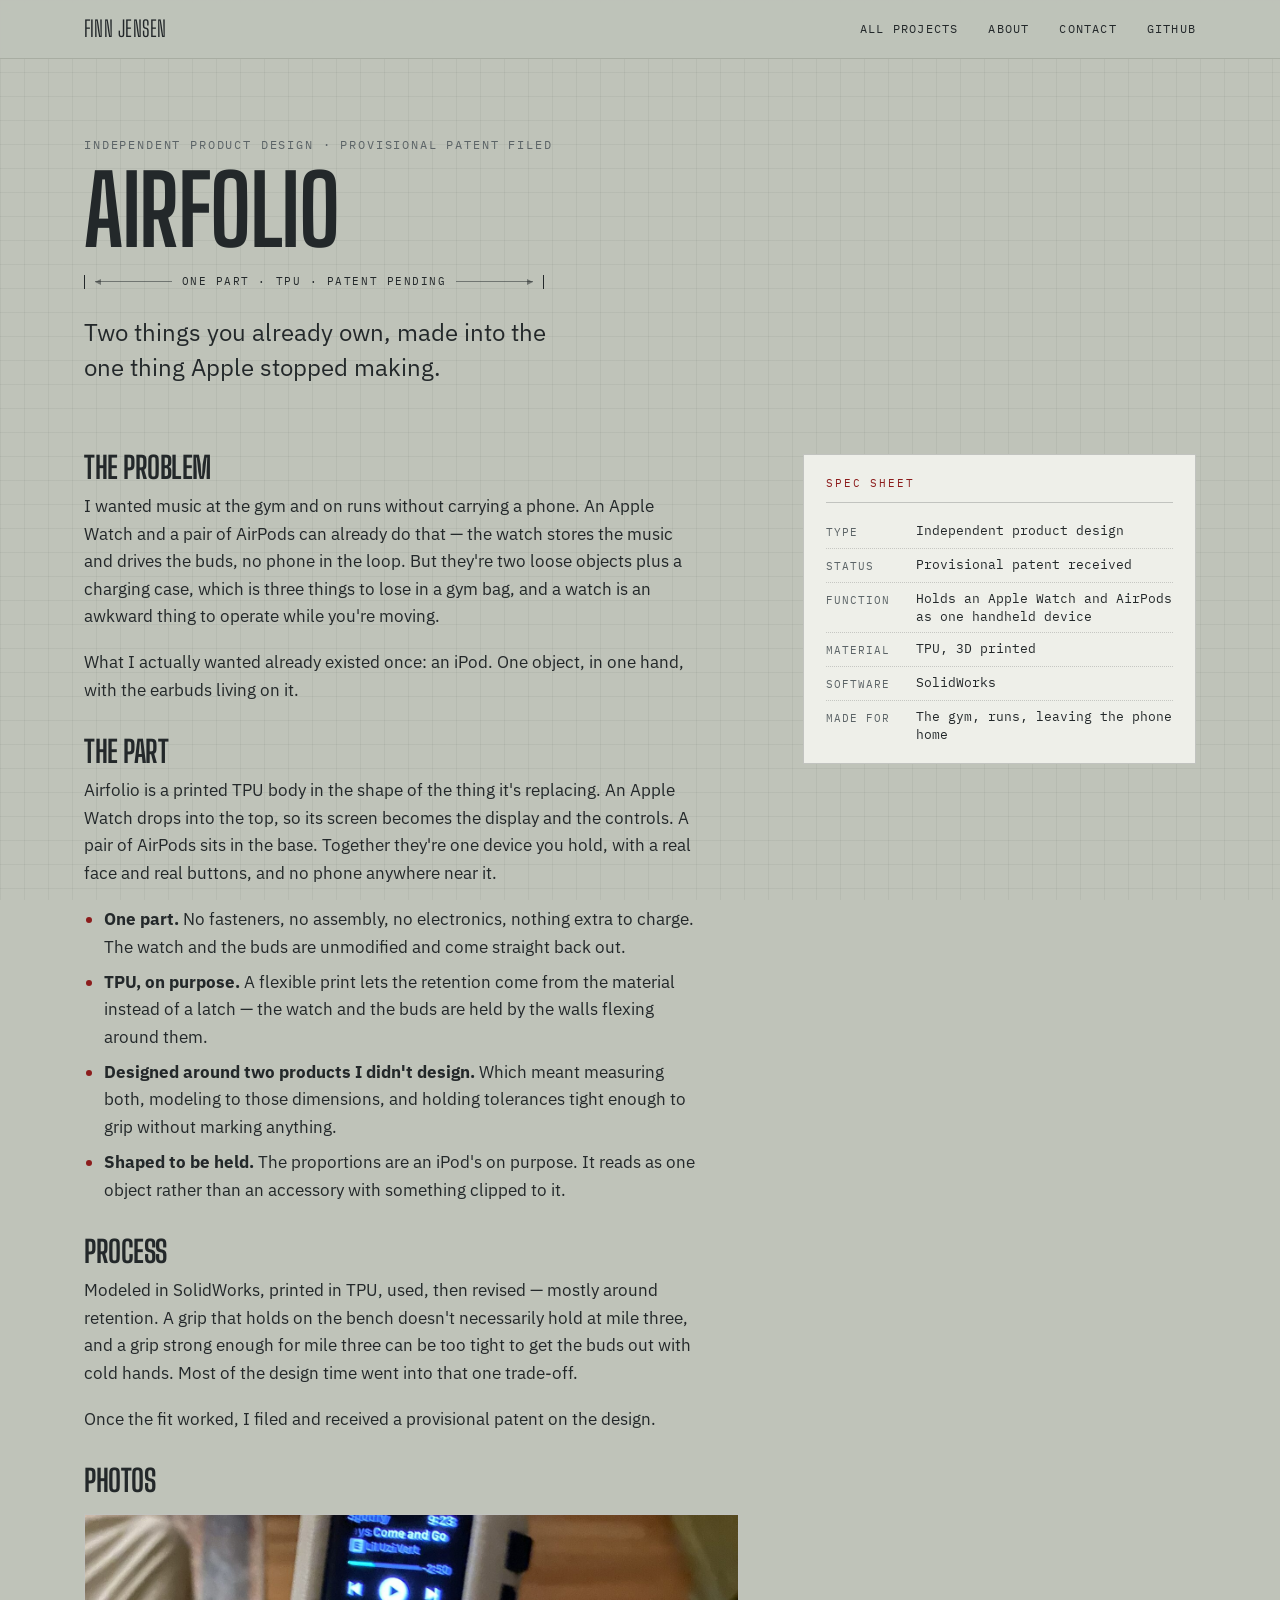
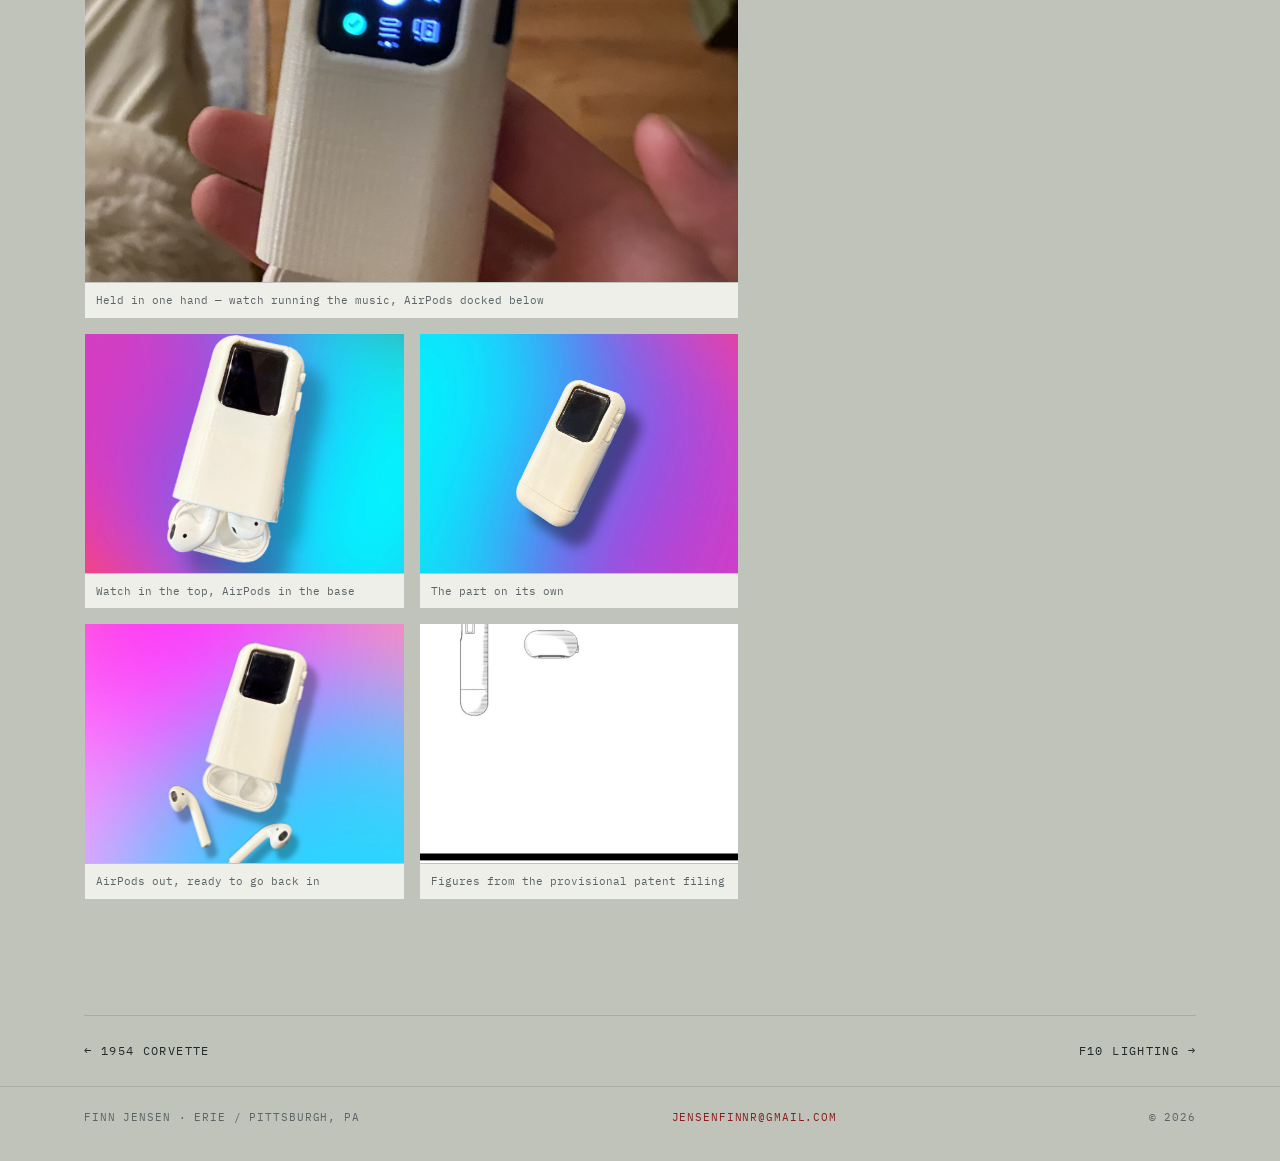
==== projects/airfolio.html @ 646c06f6 "Add files via upload" ====
<!DOCTYPE html>
<html lang="en">
<head>
<meta charset="utf-8">
<meta name="viewport" content="width=device-width, initial-scale=1">
<title>Airfolio — Finn Jensen</title>
<meta name="description" content="Airfolio: a printed TPU housing that holds an Apple Watch and a pair of AirPods as one handheld device. Designed in SolidWorks, provisional patent received.">
<link rel="icon" href="../assets/favicon.svg" type="image/svg+xml">
<link rel="preconnect" href="https://fonts.googleapis.com">
<link rel="preconnect" href="https://fonts.gstatic.com" crossorigin>
<link href="https://fonts.googleapis.com/css2?family=Big+Shoulders+Display:wght@500;700;800&display=swap" rel="stylesheet">
<link href="https://fonts.googleapis.com/css2?family=IBM+Plex+Mono:wght@400;500&family=IBM+Plex+Sans:wght@400;500;600&display=swap" rel="stylesheet">
<link rel="stylesheet" href="../assets/css/site.css">
</head>

<body data-root="../">
<a class="skip" href="#main">Skip to content</a>

<header class="topbar">
  <div class="shell topbar__in">
    <a class="mark" href="../">Finn Jensen</a>
    <nav class="navlinks" aria-label="Sections">
      <a href="../#projects">All projects</a>
      <a href="../#about" class="navlinks__hide">About</a>
      <a href="../#contact">Contact</a>
      <a href="https://github.com/jensenfinnr" rel="me noopener">GitHub</a>
    </nav>
  </div>
</header>

<main id="main">

  <section class="detail-hero">
    <div class="shell">
      <p class="eyebrow">Independent product design &middot; Provisional patent filed</p>
      <h1 class="detail-hero__title">Airfolio</h1>
      <div class="dim dim--draw dim--tight">
        <span class="dim__tick"></span>
        <span class="dim__rule"></span>
        <span class="dim__label">One part &middot; TPU &middot; Patent pending</span>
        <span class="dim__rule"></span>
        <span class="dim__tick"></span>
      </div>
      <p class="lede mt-2">Two things you already own, made into the one thing Apple stopped making.</p>
    </div>
  </section>

  <div class="shell detail">
    <div>
      <div class="prose">
        <h2 class="h3-sub">The problem</h2>
        <p>I wanted music at the gym and on runs without carrying a phone. An Apple Watch and a pair of AirPods can already do that &mdash; the watch stores the music and drives the buds, no phone in the loop. But they're two loose objects plus a charging case, which is three things to lose in a gym bag, and a watch is an awkward thing to operate while you're moving.</p>
        <p>What I actually wanted already existed once: an iPod. One object, in one hand, with the earbuds living on it.</p>

        <h2 class="h3-sub">The part</h2>
        <p>Airfolio is a printed TPU body in the shape of the thing it's replacing. An Apple Watch drops into the top, so its screen becomes the display and the controls. A pair of AirPods sits in the base. Together they're one device you hold, with a real face and real buttons, and no phone anywhere near it.</p>
        <ul>
          <li><strong>One part.</strong> No fasteners, no assembly, no electronics, nothing extra to charge. The watch and the buds are unmodified and come straight back out.</li>
          <li><strong>TPU, on purpose.</strong> A flexible print lets the retention come from the material instead of a latch &mdash; the watch and the buds are held by the walls flexing around them.</li>
          <li><strong>Designed around two products I didn't design.</strong> Which meant measuring both, modeling to those dimensions, and holding tolerances tight enough to grip without marking anything.</li>
          <li><strong>Shaped to be held.</strong> The proportions are an iPod's on purpose. It reads as one object rather than an accessory with something clipped to it.</li>
        </ul>

        <h2 class="h3-sub">Process</h2>
        <p>Modeled in SolidWorks, printed in TPU, used, then revised &mdash; mostly around retention. A grip that holds on the bench doesn't necessarily hold at mile three, and a grip strong enough for mile three can be too tight to get the buds out with cold hands. Most of the design time went into that one trade-off.</p>
        <p>Once the fit worked, I filed and received a provisional patent on the design.</p>
      </div>

      <h2 class="h3-sub">Photos</h2>
      <div class="gallery" data-gallery="airfolio"></div>
    </div>

    <aside class="detail__aside">
      <div class="plate">
        <p class="plate__title">Spec sheet</p>
        <dl class="spec">
          <div class="spec__row"><dt>Type</dt><dd>Independent product design</dd></div>
          <div class="spec__row"><dt>Status</dt><dd>Provisional patent received</dd></div>
          <div class="spec__row"><dt>Function</dt><dd>Holds an Apple Watch and AirPods as one handheld device</dd></div>
          <div class="spec__row"><dt>Material</dt><dd>TPU, 3D printed</dd></div>
          <div class="spec__row"><dt>Software</dt><dd>SolidWorks</dd></div>
          <div class="spec__row"><dt>Made for</dt><dd>The gym, runs, leaving the phone home</dd></div>
        </dl>
      </div>
    </aside>
  </div>

  <div class="shell">
    <nav class="pager" aria-label="Project navigation">
      <a href="corvette-1954.html">&larr; 1954 Corvette</a>
      <a href="bmw-f10-lighting.html">F10 lighting &rarr;</a>
    </nav>
  </div>

</main>

<footer class="footer">
  <div class="shell footer__in">
    <span>Finn Jensen &middot; Erie / Pittsburgh, PA</span>
    <span><a href="mailto:jensenfinnr@gmail.com">jensenfinnr@gmail.com</a></span>
    <span>&copy; <span data-year>2026</span></span>
  </div>
</footer>

<script src="../assets/js/media.js"></script>
<script src="../assets/js/site.js"></script>
</body>
</html>
---- assets/css/site.css ----
/* ==========================================================================
   Finn Jensen — portfolio
   Design tokens: primer gray-green shop wall, chalk panels, oxblood signal.
   Display: Big Shoulders Display. Body: IBM Plex Sans. Data: IBM Plex Mono.
   ========================================================================== */

:root {
  --primer:       #bfc3b9;
  --primer-deep:  #a8ada2;
  --chalk:        #eeefe9;
  --steel:        #23282a;
  --graphite:     #5c6467;
  --oxblood:      #8c1c1c;
  --oxblood-deep: #6e1414;

  --font-display: "Big Shoulders Display", "Arial Narrow", Impact, sans-serif;
  --font-body:    "IBM Plex Sans", "Helvetica Neue", Arial, sans-serif;
  --font-mono:    "IBM Plex Mono", ui-monospace, "SFMono-Regular", Menlo, monospace;

  --gut:      clamp(20px, 5vw, 64px);
  --band:     clamp(64px, 9vw, 132px);
  --rule:     1px solid var(--primer-deep);
  --rule-ink: 1px solid rgba(35, 40, 42, 0.22);
}

*,
*::before,
*::after { box-sizing: border-box; }

html { -webkit-text-size-adjust: 100%; scroll-behavior: smooth; }

body {
  margin: 0;
  background: var(--primer);
  color: var(--steel);
  font-family: var(--font-body);
  font-size: 17px;
  line-height: 1.62;
  -webkit-font-smoothing: antialiased;
}

/* 24px graph-paper wash over the whole page */
body::before {
  content: "";
  position: fixed;
  inset: 0;
  z-index: 0;
  pointer-events: none;
  background-image:
    linear-gradient(to right, rgba(35, 40, 42, 0.05) 1px, transparent 1px),
    linear-gradient(to bottom, rgba(35, 40, 42, 0.05) 1px, transparent 1px);
  background-size: 24px 24px;
}

.shell {
  position: relative;
  z-index: 1;
  width: 100%;
  max-width: 1240px;
  margin: 0 auto;
  padding: 0 var(--gut);
}

img { max-width: 100%; display: block; }

a { color: var(--oxblood); text-decoration: none; }
a:hover { text-decoration: underline; text-decoration-thickness: 1px; text-underline-offset: 3px; }

:focus-visible {
  outline: 2px solid var(--oxblood);
  outline-offset: 3px;
}

.skip {
  position: absolute;
  left: -9999px;
  top: 0;
  z-index: 99;
  background: var(--steel);
  color: var(--chalk);
  padding: 10px 16px;
  font-family: var(--font-mono);
  font-size: 12px;
}
.skip:focus { left: 8px; top: 8px; }

/* ---------- type ---------------------------------------------------------- */

h1, h2, h3 {
  font-family: var(--font-display);
  font-weight: 700;
  text-transform: uppercase;
  letter-spacing: -0.015em;
  line-height: 0.88;
  margin: 0;
}

.eyebrow {
  font-family: var(--font-mono);
  font-size: 11.5px;
  letter-spacing: 0.16em;
  text-transform: uppercase;
  color: var(--graphite);
  margin: 0;
}

.lede {
  font-size: clamp(19px, 2.1vw, 24px);
  line-height: 1.45;
  max-width: 34ch;
}

.prose { max-width: 62ch; }
.prose p { margin: 0 0 1.1em; }
.prose p:last-child { margin-bottom: 0; }
.prose ul { margin: 0 0 1.1em; padding-left: 1.15em; }
.prose li { margin-bottom: 0.45em; }
.prose li::marker { color: var(--oxblood); }

/* ---------- dimension line (signature element) --------------------------- */

.dim {
  display: flex;
  align-items: center;
  gap: 10px;
  width: 100%;
}

.dim__tick {
  flex: 0 0 auto;
  width: 1px;
  height: 14px;
  background: var(--steel);
  opacity: 0.55;
}

/* children order: 1 tick, 2 rule, 3 label, 4 rule, 5 tick */
.dim__rule {
  flex: 1 1 auto;
  height: 1px;
  position: relative;
  color: rgba(35, 40, 42, 0.5);
  background: currentColor;
  transform: scaleX(1);
}

/* arrowheads point outward, at the extension ticks */
.dim__rule::after {
  content: "";
  position: absolute;
  top: 50%;
  width: 0;
  height: 0;
  border-top: 3px solid transparent;
  border-bottom: 3px solid transparent;
  transform: translateY(-50%);
}
.dim__rule:nth-child(2)::after {
  left: 0;
  border-right: 6px solid currentColor;
}
.dim__rule:nth-child(4)::after {
  right: 0;
  border-left: 6px solid currentColor;
}

.dim__label {
  flex: 0 0 auto;
  font-family: var(--font-mono);
  font-size: 11px;
  letter-spacing: 0.14em;
  text-transform: uppercase;
  color: var(--steel);
  white-space: nowrap;
}

.dim--tight { max-width: 460px; }

/* spacing utilities */
.mt-1 { margin-top: 18px; }
.mt-2 { margin-top: 24px; }
.mt-3 { margin-top: 30px; }

/* draw-in on load */
.dim--draw .dim__rule {
  transform: scaleX(0);
  animation: dim-draw 900ms cubic-bezier(0.16, 0.84, 0.44, 1) 260ms forwards;
}
.dim--draw .dim__rule:nth-child(2) { transform-origin: right center; }
.dim--draw .dim__rule:nth-child(4) { transform-origin: left center; }
.dim--draw .dim__label,
.dim--draw .dim__tick {
  opacity: 0;
  animation: dim-fade 500ms ease 900ms forwards;
}
.dim--draw .dim__tick { animation-delay: 200ms; }

@keyframes dim-draw { to { transform: scaleX(1); } }
@keyframes dim-fade { to { opacity: 1; } }

/* ---------- top bar ------------------------------------------------------ */

.topbar {
  position: sticky;
  top: 0;
  z-index: 20;
  background: rgba(191, 195, 185, 0.94);
  backdrop-filter: blur(6px);
  border-bottom: var(--rule);
}

.topbar__in {
  display: flex;
  align-items: center;
  justify-content: space-between;
  gap: 16px;
  min-height: 58px;
}

.mark {
  font-family: var(--font-display);
  font-size: 22px;
  text-transform: uppercase;
  letter-spacing: 0.01em;
  color: var(--steel);
}
.mark:hover { text-decoration: none; color: var(--oxblood); }

.navlinks {
  display: flex;
  align-items: center;
  gap: clamp(14px, 2.4vw, 30px);
  font-family: var(--font-mono);
  font-size: 12px;
  letter-spacing: 0.1em;
  text-transform: uppercase;
}
.navlinks a { color: var(--steel); }
.navlinks a:hover { color: var(--oxblood); }

/* ---------- hero --------------------------------------------------------- */

.hero { padding: clamp(48px, 8vw, 104px) 0 var(--band); }

.hero__grid {
  display: grid;
  grid-template-columns: minmax(0, 1.35fr) minmax(0, 0.85fr);
  gap: clamp(28px, 5vw, 72px);
  align-items: end;
}

.hero__name {
  font-size: clamp(3.6rem, 13vw, 9rem);
  line-height: 0.82;
  margin: 14px 0 22px;
}

.hero__thesis {
  font-size: clamp(20px, 2.4vw, 27px);
  line-height: 1.35;
  max-width: 30ch;
  margin: 26px 0 0;
  font-weight: 500;
}

.hero__note {
  font-family: var(--font-mono);
  font-size: 11px;
  letter-spacing: 0.1em;
  text-transform: uppercase;
  color: var(--graphite);
  margin: 8px 0 0;
}

.plate {
  background: var(--chalk);
  border: var(--rule-ink);
  padding: 20px 22px;
}

.plate__title {
  font-family: var(--font-mono);
  font-size: 10.5px;
  letter-spacing: 0.18em;
  text-transform: uppercase;
  color: var(--oxblood);
  padding-bottom: 10px;
  margin: 0 0 12px;
  border-bottom: var(--rule-ink);
}

.spec { margin: 0; font-family: var(--font-mono); font-size: 12.5px; }
.spec__row {
  display: grid;
  grid-template-columns: 78px minmax(0, 1fr);
  gap: 12px;
  padding: 7px 0;
  border-bottom: 1px dotted rgba(35, 40, 42, 0.2);
}
.spec__row:last-child { border-bottom: 0; padding-bottom: 0; }
.spec dt {
  letter-spacing: 0.1em;
  text-transform: uppercase;
  color: var(--graphite);
  font-size: 10.5px;
  padding-top: 2px;
}
.spec dd { margin: 0; line-height: 1.4; }

/* ---------- section scaffolding ------------------------------------------ */

.band { padding: var(--band) 0; }
.band--flush { padding-top: 0; }

.sec-head { margin-bottom: clamp(30px, 4vw, 54px); }
.sec-head__title {
  font-size: clamp(2.4rem, 5.5vw, 4rem);
  margin-bottom: 16px;
}
.sec-head__sub {
  max-width: 56ch;
  margin: 14px 0 0;
  color: var(--graphite);
}

/* ---------- project rows ------------------------------------------------- */

.projects { display: flex; flex-direction: column; }

.proj {
  display: grid;
  grid-template-columns: minmax(0, 1.06fr) minmax(0, 1fr);
  gap: clamp(24px, 4vw, 56px);
  align-items: center;
  padding: clamp(34px, 5vw, 58px) 0;
  border-top: var(--rule);
}
.proj:last-child { border-bottom: var(--rule); }

.proj--flip .proj__media { order: 2; }

.proj__media {
  position: relative;
  background: var(--chalk);
  border: var(--rule-ink);
  aspect-ratio: 4 / 3;
  overflow: hidden;
}
.proj__media img {
  width: 100%;
  height: 100%;
  object-fit: cover;
  transition: transform 700ms cubic-bezier(0.2, 0.7, 0.3, 1);
}
.proj:hover .proj__media img { transform: scale(1.03); }

/* corner registration ticks, drawn on hover */
.proj__media::before,
.proj__media::after {
  content: "";
  position: absolute;
  width: 18px;
  height: 18px;
  z-index: 2;
  opacity: 0;
  transition: opacity 300ms ease;
  pointer-events: none;
}
.proj__media::before {
  top: 8px; left: 8px;
  border-top: 1px solid var(--oxblood);
  border-left: 1px solid var(--oxblood);
}
.proj__media::after {
  bottom: 8px; right: 8px;
  border-bottom: 1px solid var(--oxblood);
  border-right: 1px solid var(--oxblood);
}
.proj:hover .proj__media::before,
.proj:hover .proj__media::after { opacity: 1; }

.proj__tag {
  font-family: var(--font-mono);
  font-size: 11px;
  letter-spacing: 0.14em;
  text-transform: uppercase;
  color: var(--oxblood);
  margin: 0 0 12px;
}

.proj__title {
  font-size: clamp(2rem, 4.2vw, 3.1rem);
  margin-bottom: 14px;
}
.proj__title a { color: var(--steel); }
.proj:hover .proj__title a { color: var(--oxblood); }
.proj__title a:hover { text-decoration: none; }

.proj__body { margin: 0 0 20px; max-width: 52ch; }

.proj__facts {
  display: flex;
  flex-wrap: wrap;
  gap: 6px;
  margin: 0 0 22px;
  padding: 0;
  list-style: none;
}
.proj__facts li {
  font-family: var(--font-mono);
  font-size: 10.5px;
  letter-spacing: 0.1em;
  text-transform: uppercase;
  color: var(--graphite);
  border: 1px solid rgba(35, 40, 42, 0.24);
  padding: 4px 9px;
}

/* ---------- buttons ------------------------------------------------------ */

.btn {
  display: inline-flex;
  align-items: center;
  gap: 10px;
  font-family: var(--font-mono);
  font-size: 11.5px;
  letter-spacing: 0.14em;
  text-transform: uppercase;
  padding: 11px 18px;
  border: 1px solid var(--steel);
  color: var(--steel);
  background: transparent;
  transition: background 180ms ease, color 180ms ease, border-color 180ms ease;
}
.btn:hover {
  background: var(--steel);
  color: var(--chalk);
  text-decoration: none;
}
.btn--signal { border-color: var(--oxblood); color: var(--oxblood); }
.btn--signal:hover { background: var(--oxblood-deep); border-color: var(--oxblood-deep); color: var(--chalk); }
.btn__arrow { transition: transform 180ms ease; }
.btn:hover .btn__arrow { transform: translateX(3px); }

.btnrow { display: flex; flex-wrap: wrap; gap: 12px; }

/* ---------- dark band (side work) --------------------------------------- */

.dark {
  background: var(--steel);
  color: var(--chalk);
  border-top: 1px solid var(--steel);
}
.dark .eyebrow,
.dark .sec-head__sub { color: rgba(238, 239, 233, 0.62); }
.dark .dim__tick { background: var(--chalk); }
.dark .dim__rule { color: rgba(238, 239, 233, 0.55); }
.dark .dim__label { color: var(--chalk); }
.dark a { color: #e8a3a3; }

.sidework {
  display: grid;
  grid-template-columns: repeat(auto-fit, minmax(240px, 1fr));
  gap: 1px;
  background: rgba(238, 239, 233, 0.18);
  border: 1px solid rgba(238, 239, 233, 0.18);
}
.sidework__cell { background: var(--steel); padding: 24px; }
.sidework__num {
  font-family: var(--font-display);
  text-transform: uppercase;
  letter-spacing: -0.01em;
  font-size: 2.6rem;
  line-height: 1;
  color: var(--chalk);
  display: block;
  margin-bottom: 6px;
}
.sidework__label {
  font-family: var(--font-mono);
  font-size: 10.5px;
  letter-spacing: 0.14em;
  text-transform: uppercase;
  color: rgba(238, 239, 233, 0.62);
  margin: 0 0 12px;
}
.sidework__cell p { margin: 0; font-size: 15.5px; color: rgba(238, 239, 233, 0.86); }

/* ---------- about -------------------------------------------------------- */

.about {
  display: grid;
  grid-template-columns: minmax(0, 1.15fr) minmax(0, 0.85fr);
  gap: clamp(28px, 5vw, 64px);
  align-items: start;
}

.stack { display: flex; flex-direction: column; gap: 20px; }

.kit__group + .kit__group { margin-top: 18px; }
.kit__head {
  font-family: var(--font-mono);
  font-size: 10.5px;
  letter-spacing: 0.16em;
  text-transform: uppercase;
  color: var(--oxblood);
  margin: 0 0 8px;
}
.kit__list {
  margin: 0;
  padding: 0;
  list-style: none;
  display: flex;
  flex-wrap: wrap;
  gap: 6px;
}
.kit__list li {
  font-family: var(--font-mono);
  font-size: 11.5px;
  border: 1px solid rgba(35, 40, 42, 0.24);
  padding: 5px 10px;
  background: rgba(238, 239, 233, 0.5);
}

/* ---------- contact / footer -------------------------------------------- */

.contact__name {
  font-size: clamp(2.6rem, 8vw, 6rem);
  margin: 18px 0 26px;
}

.footer {
  border-top: var(--rule);
  padding: 22px 0 34px;
  font-family: var(--font-mono);
  font-size: 11px;
  letter-spacing: 0.08em;
  text-transform: uppercase;
  color: var(--graphite);
}
.footer__in {
  display: flex;
  flex-wrap: wrap;
  gap: 10px 24px;
  justify-content: space-between;
}

/* ---------- project detail pages ---------------------------------------- */

.detail-hero { padding: clamp(40px, 6vw, 78px) 0 clamp(30px, 4vw, 46px); }
.detail-hero__title {
  font-size: clamp(2.8rem, 8.5vw, 6rem);
  margin: 14px 0 20px;
}

.detail {
  display: grid;
  grid-template-columns: minmax(0, 1.25fr) minmax(0, 0.75fr);
  gap: clamp(28px, 5vw, 64px);
  align-items: start;
  padding-bottom: var(--band);
}

.detail__aside { position: sticky; top: 84px; }

.h3-sub {
  font-size: clamp(1.4rem, 2.4vw, 1.9rem);
  margin: 34px 0 12px;
}
.h3-sub:first-child { margin-top: 0; }

.video {
  position: relative;
  aspect-ratio: 16 / 9;
  background: var(--steel);
  border: var(--rule-ink);
  margin: 24px 0 0;
}
.video iframe {
  position: absolute;
  inset: 0;
  width: 100%;
  height: 100%;
  border: 0;
}

.pager {
  display: flex;
  justify-content: space-between;
  gap: 16px;
  border-top: var(--rule);
  padding: 26px 0;
  font-family: var(--font-mono);
  font-size: 11.5px;
  letter-spacing: 0.12em;
  text-transform: uppercase;
}
.pager a { color: var(--steel); }
.pager a:hover { color: var(--oxblood); }

/* ---------- gallery ------------------------------------------------------ */

.gallery {
  display: grid;
  grid-template-columns: repeat(auto-fill, minmax(min(260px, 100%), 1fr));
  gap: 14px;
  margin-top: 20px;
}

.shot {
  margin: 0;
  background: var(--chalk);
  border: var(--rule-ink);
}
.shot__btn {
  display: block;
  width: 100%;
  padding: 0;
  border: 0;
  background: none;
  cursor: zoom-in;
  aspect-ratio: 4 / 3;
  overflow: hidden;
}
.shot__btn img {
  width: 100%;
  height: 100%;
  object-fit: cover;
  transition: transform 600ms cubic-bezier(0.2, 0.7, 0.3, 1);
}
.shot__btn:hover img { transform: scale(1.04); }
.shot figcaption {
  font-family: var(--font-mono);
  font-size: 11px;
  line-height: 1.5;
  color: var(--graphite);
  padding: 9px 11px;
  border-top: var(--rule-ink);
}

.shot--wide { grid-column: 1 / -1; }
.shot--wide .shot__btn { aspect-ratio: 16 / 9; }

/* empty / broken-image states, written for whoever is filling the folders */
.slot {
  display: flex;
  flex-direction: column;
  justify-content: center;
  gap: 6px;
  height: 100%;
  min-height: 150px;
  padding: 20px;
  text-align: left;
  font-family: var(--font-mono);
  font-size: 11.5px;
  line-height: 1.55;
  color: var(--graphite);
  background:
    repeating-linear-gradient(135deg,
      rgba(35, 40, 42, 0.05) 0 8px,
      transparent 8px 16px);
}
.slot strong {
  display: block;
  font-size: 12px;
  letter-spacing: 0.1em;
  text-transform: uppercase;
  color: var(--steel);
}
.slot code {
  font-size: 11px;
  background: rgba(35, 40, 42, 0.08);
  padding: 1px 4px;
  word-break: break-all;
}

/* ---------- lightbox ----------------------------------------------------- */

.lightbox {
  position: fixed;
  inset: 0;
  z-index: 60;
  display: none;
  align-items: center;
  justify-content: center;
  padding: clamp(16px, 4vw, 48px);
  background: rgba(20, 23, 24, 0.94);
}
.lightbox.is-open { display: flex; }
.lightbox img {
  max-width: 100%;
  max-height: 78vh;
  object-fit: contain;
  border: 1px solid rgba(238, 239, 233, 0.2);
}
.lightbox__cap {
  font-family: var(--font-mono);
  font-size: 12px;
  color: rgba(238, 239, 233, 0.78);
  margin-top: 14px;
  text-align: center;
  max-width: 60ch;
}
.lightbox__close,
.lightbox__nav {
  position: absolute;
  background: transparent;
  border: 1px solid rgba(238, 239, 233, 0.35);
  color: var(--chalk);
  font-family: var(--font-mono);
  font-size: 15px;
  width: 42px;
  height: 42px;
  cursor: pointer;
  line-height: 1;
}
.lightbox__close:hover,
.lightbox__nav:hover { background: rgba(238, 239, 233, 0.14); }
.lightbox__close { top: 16px; right: 16px; }
.lightbox__nav--prev { left: 12px; top: 50%; transform: translateY(-50%); }
.lightbox__nav--next { right: 12px; top: 50%; transform: translateY(-50%); }
.lightbox__figure { margin: 0; display: flex; flex-direction: column; align-items: center; }

/* ---------- scroll reveal ------------------------------------------------ */

.reveal {
  opacity: 0;
  transform: translateY(14px);
  transition: opacity 620ms ease, transform 620ms cubic-bezier(0.16, 0.84, 0.44, 1);
}
.reveal.is-in { opacity: 1; transform: none; }

/* ---------- responsive --------------------------------------------------- */

@media (max-width: 900px) {
  .hero__grid,
  .about,
  .detail { grid-template-columns: 1fr; }
  .hero__grid { align-items: start; }
  .proj { grid-template-columns: 1fr; }
  .proj--flip .proj__media { order: 0; }
  .detail__aside { position: static; }
}

@media (max-width: 620px) {
  body { font-size: 16px; }
  .navlinks .navlinks__hide { display: none; }
  .dim--tight { max-width: none; }
  .spec__row { grid-template-columns: 68px minmax(0, 1fr); gap: 10px; }
}

@media (prefers-reduced-motion: reduce) {
  html { scroll-behavior: auto; }
  *,
  *::before,
  *::after {
    animation-duration: 0.001ms !important;
    animation-delay: 0ms !important;
    transition-duration: 0.001ms !important;
  }
  .reveal { opacity: 1; transform: none; }
  .dim--draw .dim__rule { transform: scaleX(1); }
  .dim--draw .dim__label,
  .dim--draw .dim__tick { opacity: 1; }
}

@media print {
  body::before, .topbar, .lightbox { display: none; }
  body { background: #fff; }
}
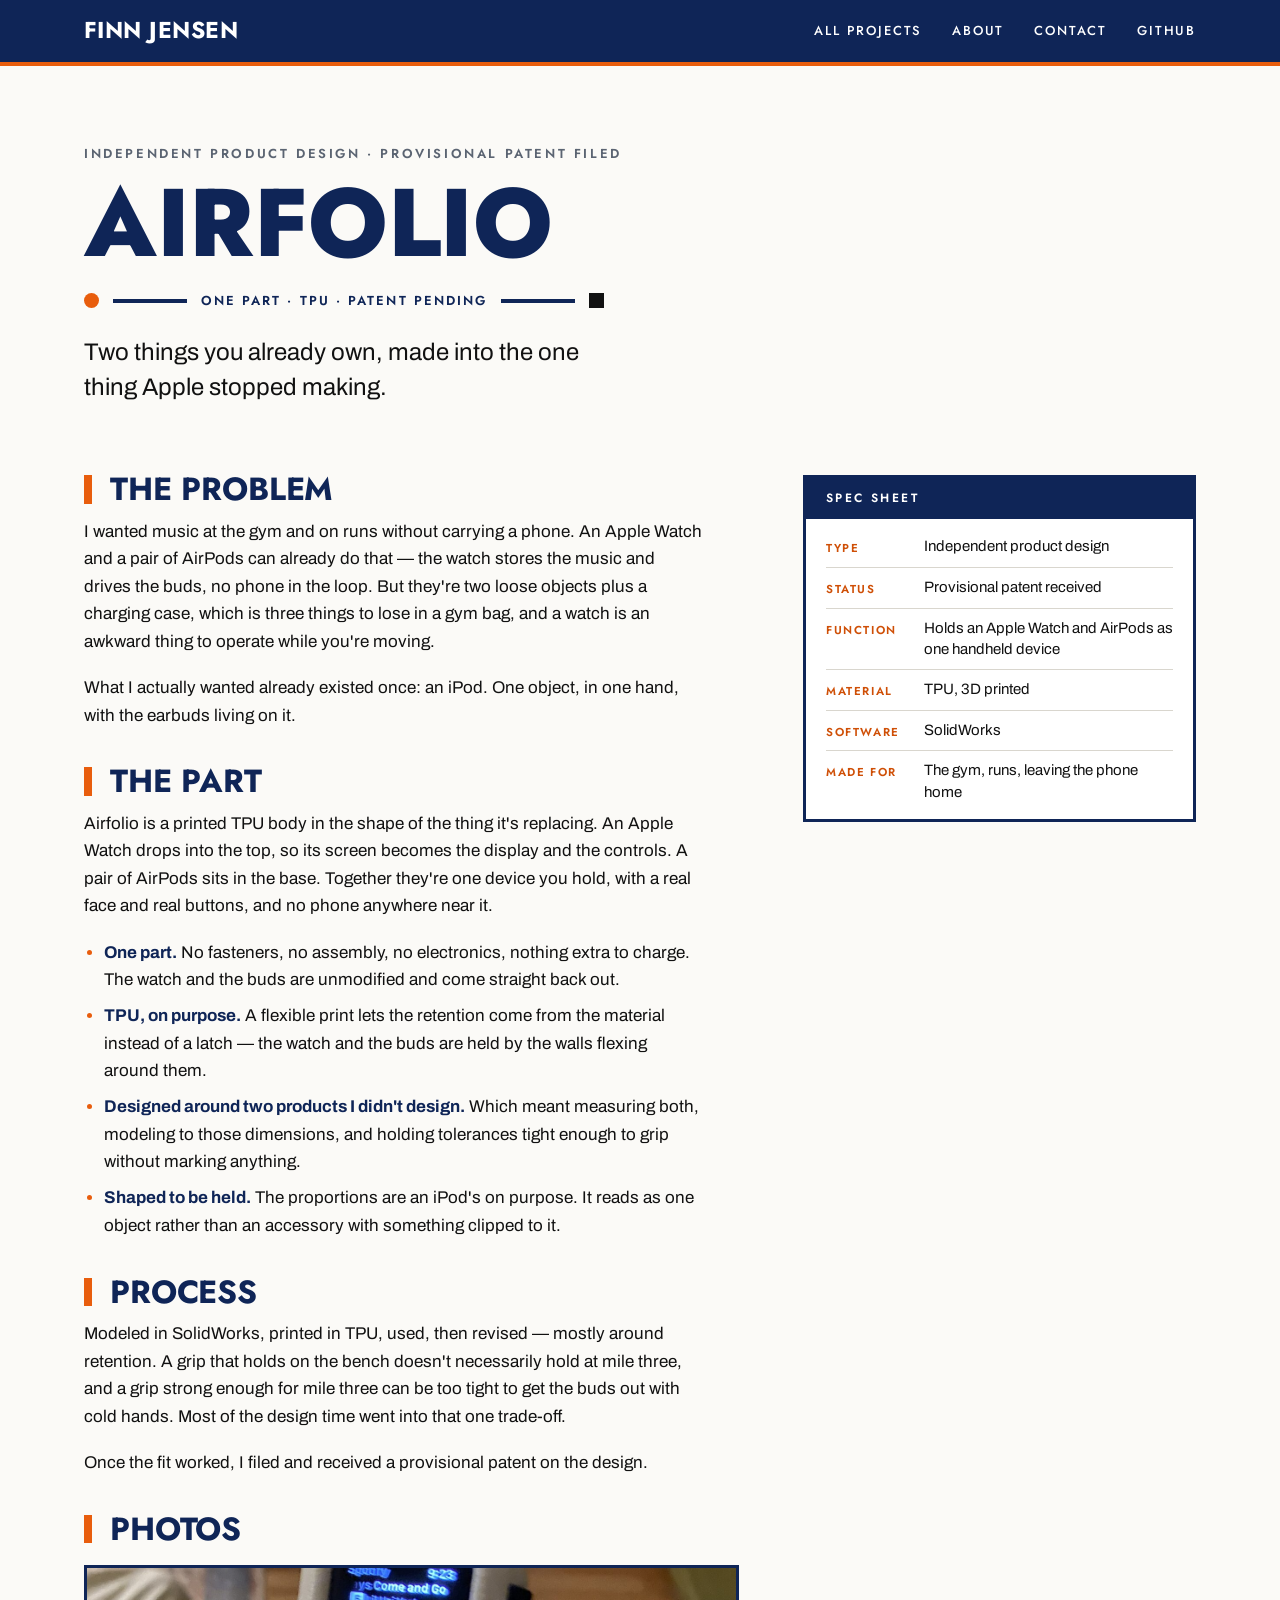
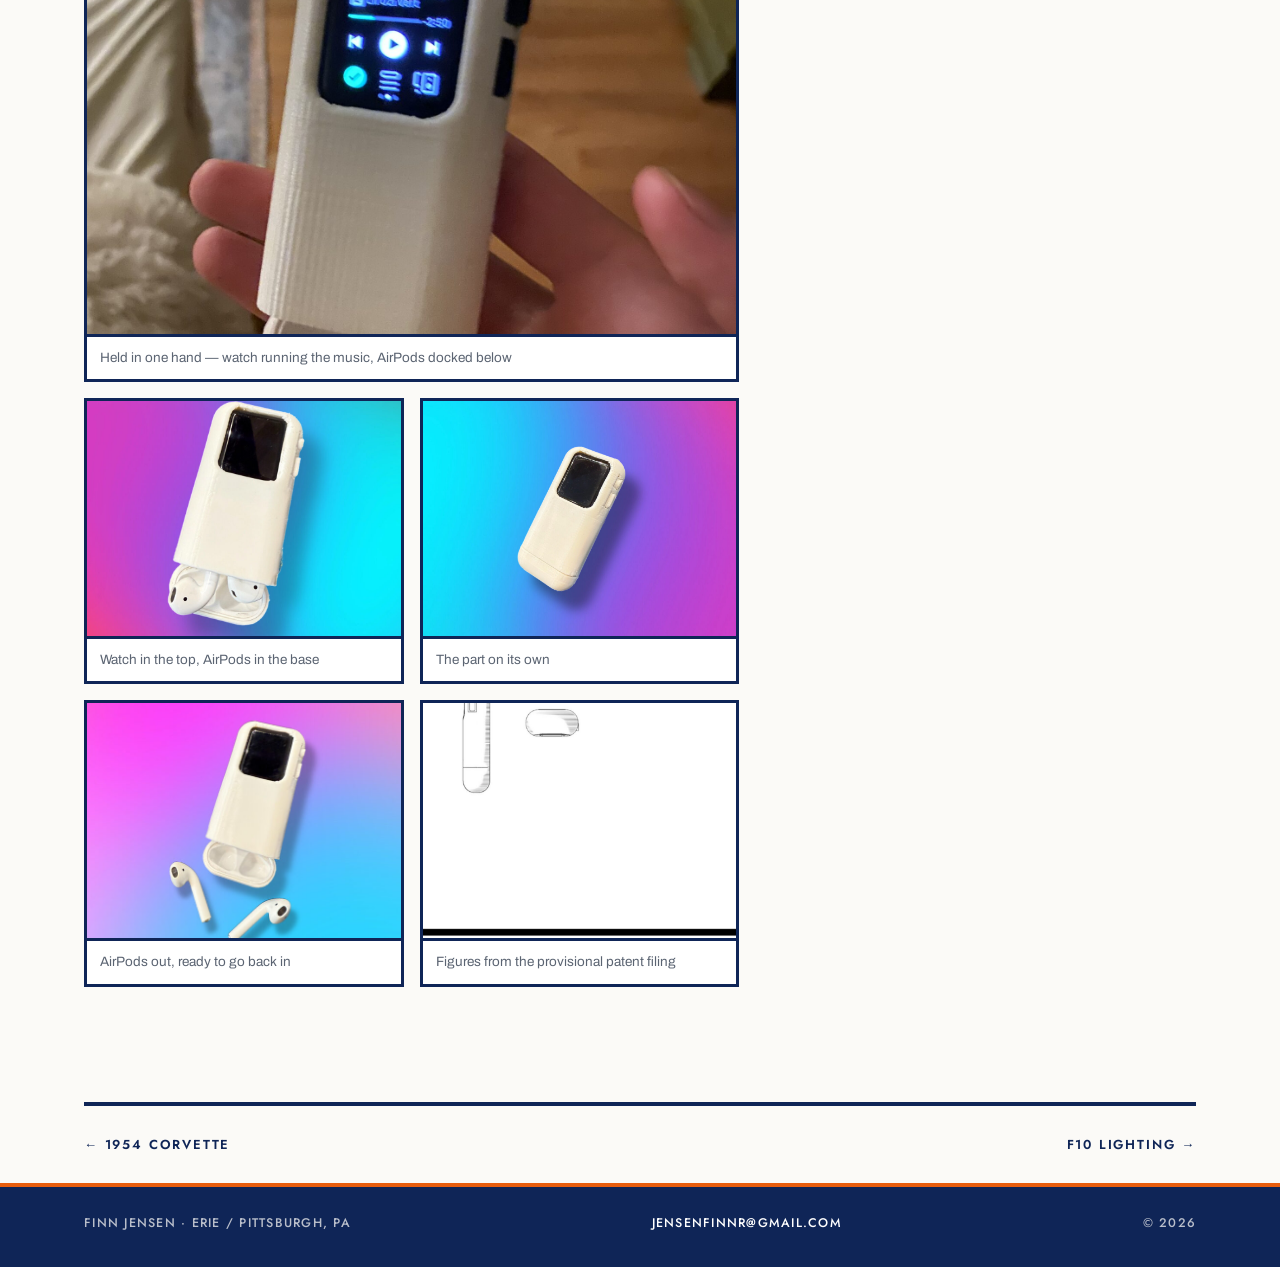
==== commit 24822781: "Add files via upload" ====
--- a/projects/airfolio.html
+++ b/projects/airfolio.html
@@ -8,8 +8,8 @@
 <link rel="icon" href="../assets/favicon.svg" type="image/svg+xml">
 <link rel="preconnect" href="https://fonts.googleapis.com">
 <link rel="preconnect" href="https://fonts.gstatic.com" crossorigin>
-<link href="https://fonts.googleapis.com/css2?family=Big+Shoulders+Display:wght@500;700;800&display=swap" rel="stylesheet">
-<link href="https://fonts.googleapis.com/css2?family=IBM+Plex+Mono:wght@400;500&family=IBM+Plex+Sans:wght@400;500;600&display=swap" rel="stylesheet">
+<link href="https://fonts.googleapis.com/css2?family=Jost:wght@400;500;600;700;800&display=swap" rel="stylesheet">
+<link href="https://fonts.googleapis.com/css2?family=Archivo:wght@400;500;600&display=swap" rel="stylesheet">
 <link rel="stylesheet" href="../assets/css/site.css">
 </head>
 
@@ -34,7 +34,7 @@
     <div class="shell">
       <p class="eyebrow">Independent product design &middot; Provisional patent filed</p>
       <h1 class="detail-hero__title">Airfolio</h1>
-      <div class="dim dim--draw dim--tight">
+      <div class="dim dim--tight">
         <span class="dim__tick"></span>
         <span class="dim__rule"></span>
         <span class="dim__label">One part &middot; TPU &middot; Patent pending</span>
--- a/assets/css/site.css
+++ b/assets/css/site.css
@@ -1,55 +1,42 @@
 /* ==========================================================================
    Finn Jensen — portfolio
-   Design tokens: primer gray-green shop wall, chalk panels, oxblood signal.
-   Display: Big Shoulders Display. Body: IBM Plex Sans. Data: IBM Plex Mono.
+   Bauhaus: navy, white, black, orange. Flat blocks, thick rules, geometric
+   primitives (circle / square / triangle) as the structural marks.
+   Display: Jost (geometric sans). Body: Archivo.
    ========================================================================== */
 
 :root {
-  --primer:       #bfc3b9;
-  --primer-deep:  #a8ada2;
-  --chalk:        #eeefe9;
-  --steel:        #23282a;
-  --graphite:     #5c6467;
-  --oxblood:      #8c1c1c;
-  --oxblood-deep: #6e1414;
-
-  --font-display: "Big Shoulders Display", "Arial Narrow", Impact, sans-serif;
-  --font-body:    "IBM Plex Sans", "Helvetica Neue", Arial, sans-serif;
-  --font-mono:    "IBM Plex Mono", ui-monospace, "SFMono-Regular", Menlo, monospace;
-
-  --gut:      clamp(20px, 5vw, 64px);
-  --band:     clamp(64px, 9vw, 132px);
-  --rule:     1px solid var(--primer-deep);
-  --rule-ink: 1px solid rgba(35, 40, 42, 0.22);
-}
-
-*,
-*::before,
-*::after { box-sizing: border-box; }
+  --navy:       #0f2557;
+  --navy-deep:  #081737;
+  --orange:     #e85d0d;
+  --orange-hot: #cf4f06;
+  --ink:        #111111;
+  --white:      #fbfaf7;
+  --paper:      #ffffff;
+  --grey:       #5b6472;
+  --line:       #d9d6ce;
+
+  --font-display: "Jost", "Futura", "Century Gothic", sans-serif;
+  --font-body:    "Archivo", "Helvetica Neue", Arial, sans-serif;
+  --font-util:    "Jost", "Futura", "Century Gothic", sans-serif;
+
+  --gut:  clamp(20px, 5vw, 64px);
+  --band: clamp(64px, 9vw, 132px);
+  --bar:  4px;
+}
+
+*, *::before, *::after { box-sizing: border-box; }
 
 html { -webkit-text-size-adjust: 100%; scroll-behavior: smooth; }
 
 body {
   margin: 0;
-  background: var(--primer);
-  color: var(--steel);
+  background: var(--white);
+  color: var(--ink);
   font-family: var(--font-body);
   font-size: 17px;
   line-height: 1.62;
   -webkit-font-smoothing: antialiased;
-}
-
-/* 24px graph-paper wash over the whole page */
-body::before {
-  content: "";
-  position: fixed;
-  inset: 0;
-  z-index: 0;
-  pointer-events: none;
-  background-image:
-    linear-gradient(to right, rgba(35, 40, 42, 0.05) 1px, transparent 1px),
-    linear-gradient(to bottom, rgba(35, 40, 42, 0.05) 1px, transparent 1px);
-  background-size: 24px 24px;
 }
 
 .shell {
@@ -63,180 +50,105 @@
 
 img { max-width: 100%; display: block; }
 
-a { color: var(--oxblood); text-decoration: none; }
-a:hover { text-decoration: underline; text-decoration-thickness: 1px; text-underline-offset: 3px; }
-
-:focus-visible {
-  outline: 2px solid var(--oxblood);
-  outline-offset: 3px;
-}
+a { color: var(--orange-hot); text-decoration: none; }
+a:hover { text-decoration: underline; text-decoration-thickness: 2px; text-underline-offset: 3px; }
+
+:focus-visible { outline: 3px solid var(--orange); outline-offset: 3px; }
 
 .skip {
-  position: absolute;
-  left: -9999px;
-  top: 0;
-  z-index: 99;
-  background: var(--steel);
-  color: var(--chalk);
+  position: absolute; left: -9999px; top: 0; z-index: 99;
+  background: var(--navy); color: var(--paper);
   padding: 10px 16px;
-  font-family: var(--font-mono);
-  font-size: 12px;
+  font-family: var(--font-util); font-size: 13px;
+  letter-spacing: 0.12em; text-transform: uppercase;
 }
 .skip:focus { left: 8px; top: 8px; }
 
-/* ---------- type ---------------------------------------------------------- */
+/* ---------- type --------------------------------------------------------- */
 
 h1, h2, h3 {
   font-family: var(--font-display);
   font-weight: 700;
   text-transform: uppercase;
-  letter-spacing: -0.015em;
-  line-height: 0.88;
+  letter-spacing: -0.005em;
+  line-height: 0.9;
   margin: 0;
+  color: var(--navy);
 }
 
 .eyebrow {
-  font-family: var(--font-mono);
-  font-size: 11.5px;
-  letter-spacing: 0.16em;
-  text-transform: uppercase;
-  color: var(--graphite);
+  font-family: var(--font-util);
+  font-size: 13px; font-weight: 600;
+  letter-spacing: 0.2em; text-transform: uppercase;
+  color: var(--grey);
   margin: 0;
 }
 
-.lede {
-  font-size: clamp(19px, 2.1vw, 24px);
-  line-height: 1.45;
-  max-width: 34ch;
-}
+.lede { font-size: clamp(19px, 2.1vw, 24px); line-height: 1.45; max-width: 36ch; }
 
 .prose { max-width: 62ch; }
 .prose p { margin: 0 0 1.1em; }
 .prose p:last-child { margin-bottom: 0; }
-.prose ul { margin: 0 0 1.1em; padding-left: 1.15em; }
-.prose li { margin-bottom: 0.45em; }
-.prose li::marker { color: var(--oxblood); }
-
-/* ---------- dimension line (signature element) --------------------------- */
-
-.dim {
-  display: flex;
-  align-items: center;
-  gap: 10px;
-  width: 100%;
-}
-
-.dim__tick {
-  flex: 0 0 auto;
-  width: 1px;
-  height: 14px;
-  background: var(--steel);
-  opacity: 0.55;
-}
-
-/* children order: 1 tick, 2 rule, 3 label, 4 rule, 5 tick */
-.dim__rule {
-  flex: 1 1 auto;
-  height: 1px;
-  position: relative;
-  color: rgba(35, 40, 42, 0.5);
-  background: currentColor;
-  transform: scaleX(1);
-}
-
-/* arrowheads point outward, at the extension ticks */
-.dim__rule::after {
-  content: "";
-  position: absolute;
-  top: 50%;
-  width: 0;
-  height: 0;
-  border-top: 3px solid transparent;
-  border-bottom: 3px solid transparent;
-  transform: translateY(-50%);
-}
-.dim__rule:nth-child(2)::after {
-  left: 0;
-  border-right: 6px solid currentColor;
-}
-.dim__rule:nth-child(4)::after {
-  right: 0;
-  border-left: 6px solid currentColor;
-}
+.prose ul { margin: 0 0 1.1em; padding-left: 1.2em; }
+.prose li { margin-bottom: 0.5em; }
+.prose li::marker { color: var(--orange); }
+.prose strong { color: var(--navy); }
+
+/* ---------- geometric marker rule (signature) ---------------------------- */
+/* markup: tick, rule, label, rule, tick — circle and square bookend a bar */
+
+.dim { display: flex; align-items: center; gap: 14px; width: 100%; }
+
+.dim__tick { flex: 0 0 auto; width: 15px; height: 15px; }
+.dim__tick:first-child { background: var(--orange); border-radius: 50%; }
+.dim__tick:last-child  { background: var(--ink); }
+
+.dim__rule { flex: 1 1 auto; height: var(--bar); background: var(--navy); }
 
 .dim__label {
   flex: 0 0 auto;
-  font-family: var(--font-mono);
-  font-size: 11px;
-  letter-spacing: 0.14em;
-  text-transform: uppercase;
-  color: var(--steel);
+  font-family: var(--font-util);
+  font-size: 13px; font-weight: 600;
+  letter-spacing: 0.16em; text-transform: uppercase;
+  color: var(--navy);
   white-space: nowrap;
 }
 
-.dim--tight { max-width: 460px; }
+.dim--tight { max-width: 520px; }
 
 /* spacing utilities */
 .mt-1 { margin-top: 18px; }
 .mt-2 { margin-top: 24px; }
 .mt-3 { margin-top: 30px; }
 
-/* draw-in on load */
-.dim--draw .dim__rule {
-  transform: scaleX(0);
-  animation: dim-draw 900ms cubic-bezier(0.16, 0.84, 0.44, 1) 260ms forwards;
-}
-.dim--draw .dim__rule:nth-child(2) { transform-origin: right center; }
-.dim--draw .dim__rule:nth-child(4) { transform-origin: left center; }
-.dim--draw .dim__label,
-.dim--draw .dim__tick {
-  opacity: 0;
-  animation: dim-fade 500ms ease 900ms forwards;
-}
-.dim--draw .dim__tick { animation-delay: 200ms; }
-
-@keyframes dim-draw { to { transform: scaleX(1); } }
-@keyframes dim-fade { to { opacity: 1; } }
-
 /* ---------- top bar ------------------------------------------------------ */
 
 .topbar {
-  position: sticky;
-  top: 0;
-  z-index: 20;
-  background: rgba(191, 195, 185, 0.94);
-  backdrop-filter: blur(6px);
-  border-bottom: var(--rule);
-}
-
+  position: sticky; top: 0; z-index: 20;
+  background: var(--navy);
+  border-bottom: var(--bar) solid var(--orange);
+}
 .topbar__in {
-  display: flex;
-  align-items: center;
-  justify-content: space-between;
-  gap: 16px;
-  min-height: 58px;
+  display: flex; align-items: center; justify-content: space-between;
+  gap: 16px; min-height: 62px;
 }
 
 .mark {
   font-family: var(--font-display);
-  font-size: 22px;
-  text-transform: uppercase;
-  letter-spacing: 0.01em;
-  color: var(--steel);
-}
-.mark:hover { text-decoration: none; color: var(--oxblood); }
+  font-size: 23px; font-weight: 700;
+  text-transform: uppercase; letter-spacing: 0.02em;
+  color: var(--paper);
+}
+.mark:hover { text-decoration: none; color: var(--orange); }
 
 .navlinks {
-  display: flex;
-  align-items: center;
-  gap: clamp(14px, 2.4vw, 30px);
-  font-family: var(--font-mono);
-  font-size: 12px;
-  letter-spacing: 0.1em;
-  text-transform: uppercase;
-}
-.navlinks a { color: var(--steel); }
-.navlinks a:hover { color: var(--oxblood); }
+  display: flex; align-items: center; gap: clamp(14px, 2.4vw, 30px);
+  font-family: var(--font-util);
+  font-size: 13px; font-weight: 500;
+  letter-spacing: 0.14em; text-transform: uppercase;
+}
+.navlinks a { color: var(--paper); }
+.navlinks a:hover { color: var(--orange); text-decoration: none; }
 
 /* ---------- hero --------------------------------------------------------- */
 
@@ -251,77 +163,61 @@
 
 .hero__name {
   font-size: clamp(3.6rem, 13vw, 9rem);
-  line-height: 0.82;
-  margin: 14px 0 22px;
+  font-weight: 800;
+  line-height: 0.84;
+  margin: 16px 0 0;
+}
+
+/* flat orange block under the name */
+.hero__bar {
+  width: min(320px, 60%);
+  height: 12px;
+  background: var(--orange);
+  margin: 26px 0 0;
 }
 
 .hero__thesis {
   font-size: clamp(20px, 2.4vw, 27px);
-  line-height: 1.35;
-  max-width: 30ch;
-  margin: 26px 0 0;
-  font-weight: 500;
-}
-
-.hero__note {
-  font-family: var(--font-mono);
-  font-size: 11px;
-  letter-spacing: 0.1em;
-  text-transform: uppercase;
-  color: var(--graphite);
-  margin: 8px 0 0;
-}
-
-.plate {
-  background: var(--chalk);
-  border: var(--rule-ink);
-  padding: 20px 22px;
-}
+  line-height: 1.35; max-width: 30ch;
+  margin: 26px 0 0; font-weight: 500;
+  color: var(--ink);
+}
+
+/* ---------- plate (build sheet, toolkit) --------------------------------- */
+
+.plate { background: var(--paper); border: 3px solid var(--navy); }
 
 .plate__title {
-  font-family: var(--font-mono);
-  font-size: 10.5px;
-  letter-spacing: 0.18em;
-  text-transform: uppercase;
-  color: var(--oxblood);
-  padding-bottom: 10px;
-  margin: 0 0 12px;
-  border-bottom: var(--rule-ink);
-}
-
-.spec { margin: 0; font-family: var(--font-mono); font-size: 12.5px; }
+  font-family: var(--font-util);
+  font-size: 12px; font-weight: 600;
+  letter-spacing: 0.2em; text-transform: uppercase;
+  color: var(--paper); background: var(--navy);
+  margin: 0; padding: 11px 20px;
+}
+
+.spec { margin: 0; padding: 8px 20px 16px; font-variant-numeric: tabular-nums; }
 .spec__row {
-  display: grid;
-  grid-template-columns: 78px minmax(0, 1fr);
-  gap: 12px;
-  padding: 7px 0;
-  border-bottom: 1px dotted rgba(35, 40, 42, 0.2);
+  display: grid; grid-template-columns: 84px minmax(0, 1fr);
+  gap: 14px; padding: 9px 0;
+  border-bottom: 1px solid var(--line);
 }
 .spec__row:last-child { border-bottom: 0; padding-bottom: 0; }
 .spec dt {
-  letter-spacing: 0.1em;
-  text-transform: uppercase;
-  color: var(--graphite);
-  font-size: 10.5px;
-  padding-top: 2px;
-}
-.spec dd { margin: 0; line-height: 1.4; }
-
-/* ---------- section scaffolding ------------------------------------------ */
+  font-family: var(--font-util);
+  font-size: 11.5px; font-weight: 600;
+  letter-spacing: 0.14em; text-transform: uppercase;
+  color: var(--orange-hot); padding-top: 3px;
+}
+.spec dd { margin: 0; font-size: 15px; line-height: 1.42; }
+
+/* ---------- sections ----------------------------------------------------- */
 
 .band { padding: var(--band) 0; }
 .band--flush { padding-top: 0; }
 
 .sec-head { margin-bottom: clamp(30px, 4vw, 54px); }
-.sec-head__title {
-  font-size: clamp(2.4rem, 5.5vw, 4rem);
-  margin-bottom: 16px;
-}
-.sec-head__sub {
-  max-width: 56ch;
-  margin: 14px 0 0;
-  color: var(--graphite);
-}
+.sec-head__title { font-size: clamp(2.6rem, 6vw, 4.4rem); font-weight: 800; margin-bottom: 20px; }
+.sec-head__sub { max-width: 56ch; margin: 18px 0 0; color: var(--grey); }
 
 /* ---------- project rows ------------------------------------------------- */
 
@@ -333,158 +229,121 @@
   gap: clamp(24px, 4vw, 56px);
   align-items: center;
   padding: clamp(34px, 5vw, 58px) 0;
-  border-top: var(--rule);
-}
-.proj:last-child { border-bottom: var(--rule); }
+  border-top: var(--bar) solid var(--navy);
+}
+.proj:last-child { border-bottom: var(--bar) solid var(--navy); }
 
 .proj--flip .proj__media { order: 2; }
 
 .proj__media {
   position: relative;
-  background: var(--chalk);
-  border: var(--rule-ink);
+  background: var(--paper);
+  border: 3px solid var(--navy);
   aspect-ratio: 4 / 3;
   overflow: hidden;
 }
 .proj__media img {
-  width: 100%;
-  height: 100%;
-  object-fit: cover;
+  width: 100%; height: 100%; object-fit: cover;
   transition: transform 700ms cubic-bezier(0.2, 0.7, 0.3, 1);
 }
 .proj:hover .proj__media img { transform: scale(1.03); }
 
-/* corner registration ticks, drawn on hover */
-.proj__media::before,
+/* orange disc appears on hover */
 .proj__media::after {
   content: "";
-  position: absolute;
-  width: 18px;
-  height: 18px;
-  z-index: 2;
-  opacity: 0;
-  transition: opacity 300ms ease;
-  pointer-events: none;
-}
-.proj__media::before {
-  top: 8px; left: 8px;
-  border-top: 1px solid var(--oxblood);
-  border-left: 1px solid var(--oxblood);
-}
-.proj__media::after {
-  bottom: 8px; right: 8px;
-  border-bottom: 1px solid var(--oxblood);
-  border-right: 1px solid var(--oxblood);
-}
-.proj:hover .proj__media::before,
-.proj:hover .proj__media::after { opacity: 1; }
+  position: absolute; bottom: 12px; right: 12px;
+  width: 30px; height: 30px; border-radius: 50%;
+  background: var(--orange);
+  opacity: 0; transform: scale(0.6);
+  transition: opacity 260ms ease, transform 260ms cubic-bezier(0.16, 0.84, 0.44, 1);
+  pointer-events: none; z-index: 2;
+}
+.proj:hover .proj__media::after { opacity: 1; transform: scale(1); }
 
 .proj__tag {
-  font-family: var(--font-mono);
-  font-size: 11px;
-  letter-spacing: 0.14em;
-  text-transform: uppercase;
-  color: var(--oxblood);
-  margin: 0 0 12px;
-}
-
-.proj__title {
-  font-size: clamp(2rem, 4.2vw, 3.1rem);
-  margin-bottom: 14px;
-}
-.proj__title a { color: var(--steel); }
-.proj:hover .proj__title a { color: var(--oxblood); }
+  font-family: var(--font-util);
+  font-size: 12.5px; font-weight: 600;
+  letter-spacing: 0.16em; text-transform: uppercase;
+  color: var(--orange-hot);
+  margin: 0 0 14px;
+}
+
+.proj__title { font-size: clamp(2.1rem, 4.4vw, 3.2rem); font-weight: 800; margin-bottom: 16px; }
+.proj__title a { color: var(--navy); }
+.proj:hover .proj__title a { color: var(--orange-hot); }
 .proj__title a:hover { text-decoration: none; }
 
-.proj__body { margin: 0 0 20px; max-width: 52ch; }
+.proj__body { margin: 0 0 22px; max-width: 52ch; }
 
 .proj__facts {
-  display: flex;
-  flex-wrap: wrap;
-  gap: 6px;
-  margin: 0 0 22px;
-  padding: 0;
-  list-style: none;
+  display: flex; flex-wrap: wrap; gap: 8px;
+  margin: 0 0 24px; padding: 0; list-style: none;
 }
 .proj__facts li {
-  font-family: var(--font-mono);
-  font-size: 10.5px;
-  letter-spacing: 0.1em;
-  text-transform: uppercase;
-  color: var(--graphite);
-  border: 1px solid rgba(35, 40, 42, 0.24);
-  padding: 4px 9px;
-}
-
-/* ---------- buttons ------------------------------------------------------ */
+  font-family: var(--font-util);
+  font-size: 11.5px; font-weight: 600;
+  letter-spacing: 0.12em; text-transform: uppercase;
+  color: var(--navy);
+  border: 2px solid var(--navy);
+  padding: 5px 10px;
+}
+
+/* ---------- buttons (flat blocks) --------------------------------------- */
 
 .btn {
-  display: inline-flex;
-  align-items: center;
-  gap: 10px;
-  font-family: var(--font-mono);
-  font-size: 11.5px;
-  letter-spacing: 0.14em;
-  text-transform: uppercase;
-  padding: 11px 18px;
-  border: 1px solid var(--steel);
-  color: var(--steel);
-  background: transparent;
-  transition: background 180ms ease, color 180ms ease, border-color 180ms ease;
-}
-.btn:hover {
-  background: var(--steel);
-  color: var(--chalk);
-  text-decoration: none;
-}
-.btn--signal { border-color: var(--oxblood); color: var(--oxblood); }
-.btn--signal:hover { background: var(--oxblood-deep); border-color: var(--oxblood-deep); color: var(--chalk); }
-.btn__arrow { transition: transform 180ms ease; }
-.btn:hover .btn__arrow { transform: translateX(3px); }
+  display: inline-flex; align-items: center; gap: 10px;
+  font-family: var(--font-util);
+  font-size: 13px; font-weight: 600;
+  letter-spacing: 0.14em; text-transform: uppercase;
+  padding: 13px 20px;
+  border: 3px solid var(--navy);
+  background: var(--paper); color: var(--navy);
+  transition: background 160ms ease, color 160ms ease, border-color 160ms ease;
+}
+.btn:hover { background: var(--navy); color: var(--paper); text-decoration: none; }
+
+.btn--signal { background: var(--orange); border-color: var(--orange); color: var(--ink); }
+.btn--signal:hover { background: var(--ink); border-color: var(--ink); color: var(--paper); }
+
+.btn__arrow { transition: transform 160ms ease; }
+.btn:hover .btn__arrow { transform: translateX(4px); }
 
 .btnrow { display: flex; flex-wrap: wrap; gap: 12px; }
 
-/* ---------- dark band (side work) --------------------------------------- */
-
-.dark {
-  background: var(--steel);
-  color: var(--chalk);
-  border-top: 1px solid var(--steel);
-}
-.dark .eyebrow,
-.dark .sec-head__sub { color: rgba(238, 239, 233, 0.62); }
-.dark .dim__tick { background: var(--chalk); }
-.dark .dim__rule { color: rgba(238, 239, 233, 0.55); }
-.dark .dim__label { color: var(--chalk); }
-.dark a { color: #e8a3a3; }
+/* ---------- navy band (side work) --------------------------------------- */
+
+.dark { background: var(--navy); color: var(--paper); }
+.dark h2, .dark h3 { color: var(--paper); }
+.dark .eyebrow, .dark .sec-head__sub { color: rgba(251, 250, 247, 0.66); }
+.dark .dim__rule { background: var(--paper); }
+.dark .dim__tick:last-child { background: var(--paper); }
+.dark .dim__label { color: var(--paper); }
+.dark a { color: #ffb37a; }
 
 .sidework {
   display: grid;
   grid-template-columns: repeat(auto-fit, minmax(240px, 1fr));
-  gap: 1px;
-  background: rgba(238, 239, 233, 0.18);
-  border: 1px solid rgba(238, 239, 233, 0.18);
-}
-.sidework__cell { background: var(--steel); padding: 24px; }
+  gap: 3px;
+  background: rgba(251, 250, 247, 0.28);
+  border: 3px solid rgba(251, 250, 247, 0.28);
+}
+.sidework__cell { background: var(--navy); padding: 26px; }
 .sidework__num {
+  display: block;
   font-family: var(--font-display);
-  text-transform: uppercase;
-  letter-spacing: -0.01em;
-  font-size: 2.6rem;
-  line-height: 1;
-  color: var(--chalk);
-  display: block;
-  margin-bottom: 6px;
+  font-size: 2.7rem; font-weight: 800; line-height: 1;
+  text-transform: uppercase; letter-spacing: -0.01em;
+  color: var(--orange);
+  margin-bottom: 8px;
 }
 .sidework__label {
-  font-family: var(--font-mono);
-  font-size: 10.5px;
-  letter-spacing: 0.14em;
-  text-transform: uppercase;
-  color: rgba(238, 239, 233, 0.62);
-  margin: 0 0 12px;
-}
-.sidework__cell p { margin: 0; font-size: 15.5px; color: rgba(238, 239, 233, 0.86); }
+  font-family: var(--font-util);
+  font-size: 12px; font-weight: 600;
+  letter-spacing: 0.16em; text-transform: uppercase;
+  color: rgba(251, 250, 247, 0.66);
+  margin: 0 0 14px;
+}
+.sidework__cell p { margin: 0; font-size: 15.5px; color: rgba(251, 250, 247, 0.9); }
 
 /* ---------- about -------------------------------------------------------- */
 
@@ -497,61 +356,58 @@
 
 .stack { display: flex; flex-direction: column; gap: 20px; }
 
-.kit__group + .kit__group { margin-top: 18px; }
+/* headshot: square photo with an offset flat block behind it */
+.portrait { position: relative; width: min(300px, 70%); margin: 0 0 34px; }
+.portrait::before {
+  content: "";
+  position: absolute; inset: 18px -18px -18px 18px;
+  background: var(--orange);
+  z-index: 0;
+}
+.portrait img {
+  position: relative; z-index: 1;
+  width: 100%; aspect-ratio: 1 / 1; object-fit: cover;
+  border: 3px solid var(--navy);
+}
+
+.kit__group + .kit__group { margin-top: 20px; }
 .kit__head {
-  font-family: var(--font-mono);
-  font-size: 10.5px;
-  letter-spacing: 0.16em;
-  text-transform: uppercase;
-  color: var(--oxblood);
-  margin: 0 0 8px;
-}
-.kit__list {
-  margin: 0;
-  padding: 0;
-  list-style: none;
-  display: flex;
-  flex-wrap: wrap;
-  gap: 6px;
-}
+  font-family: var(--font-util);
+  font-size: 11.5px; font-weight: 600;
+  letter-spacing: 0.16em; text-transform: uppercase;
+  color: var(--orange-hot);
+  margin: 0 0 10px;
+}
+.kit__list { margin: 0; padding: 0; list-style: none; display: flex; flex-wrap: wrap; gap: 7px; }
 .kit__list li {
-  font-family: var(--font-mono);
-  font-size: 11.5px;
-  border: 1px solid rgba(35, 40, 42, 0.24);
-  padding: 5px 10px;
-  background: rgba(238, 239, 233, 0.5);
-}
+  font-family: var(--font-util);
+  font-size: 12.5px; font-weight: 500;
+  border: 2px solid var(--navy);
+  color: var(--navy);
+  padding: 5px 11px;
+}
+.kit__body { padding: 20px; }
 
 /* ---------- contact / footer -------------------------------------------- */
 
-.contact__name {
-  font-size: clamp(2.6rem, 8vw, 6rem);
-  margin: 18px 0 26px;
-}
+.contact__name { font-size: clamp(2.8rem, 8.5vw, 6rem); font-weight: 800; margin: 20px 0 28px; }
 
 .footer {
-  border-top: var(--rule);
-  padding: 22px 0 34px;
-  font-family: var(--font-mono);
-  font-size: 11px;
-  letter-spacing: 0.08em;
-  text-transform: uppercase;
-  color: var(--graphite);
-}
-.footer__in {
-  display: flex;
-  flex-wrap: wrap;
-  gap: 10px 24px;
-  justify-content: space-between;
-}
+  background: var(--navy);
+  border-top: var(--bar) solid var(--orange);
+  padding: 26px 0 34px;
+  font-family: var(--font-util);
+  font-size: 12.5px; font-weight: 500;
+  letter-spacing: 0.1em; text-transform: uppercase;
+  color: rgba(251, 250, 247, 0.72);
+}
+.footer a { color: var(--paper); }
+.footer__in { display: flex; flex-wrap: wrap; gap: 10px 24px; justify-content: space-between; }
 
 /* ---------- project detail pages ---------------------------------------- */
 
 .detail-hero { padding: clamp(40px, 6vw, 78px) 0 clamp(30px, 4vw, 46px); }
-.detail-hero__title {
-  font-size: clamp(2.8rem, 8.5vw, 6rem);
-  margin: 14px 0 20px;
-}
+.detail-hero__title { font-size: clamp(2.8rem, 8.5vw, 6rem); font-weight: 800; margin: 16px 0 24px; }
 
 .detail {
   display: grid;
@@ -560,162 +416,113 @@
   align-items: start;
   padding-bottom: var(--band);
 }
-
-.detail__aside { position: sticky; top: 84px; }
+.detail__aside { position: sticky; top: 90px; }
 
 .h3-sub {
-  font-size: clamp(1.4rem, 2.4vw, 1.9rem);
-  margin: 34px 0 12px;
+  font-size: clamp(1.5rem, 2.6vw, 2rem);
+  font-weight: 700;
+  margin: 38px 0 14px;
+  padding-left: 18px;
+  border-left: 8px solid var(--orange);
 }
 .h3-sub:first-child { margin-top: 0; }
 
 .video {
-  position: relative;
-  aspect-ratio: 16 / 9;
-  background: var(--steel);
-  border: var(--rule-ink);
+  position: relative; aspect-ratio: 16 / 9;
+  background: var(--navy); border: 3px solid var(--navy);
   margin: 24px 0 0;
 }
-.video iframe {
-  position: absolute;
-  inset: 0;
-  width: 100%;
-  height: 100%;
-  border: 0;
-}
+.video iframe { position: absolute; inset: 0; width: 100%; height: 100%; border: 0; }
 
 .pager {
-  display: flex;
-  justify-content: space-between;
-  gap: 16px;
-  border-top: var(--rule);
-  padding: 26px 0;
-  font-family: var(--font-mono);
-  font-size: 11.5px;
-  letter-spacing: 0.12em;
-  text-transform: uppercase;
-}
-.pager a { color: var(--steel); }
-.pager a:hover { color: var(--oxblood); }
+  display: flex; justify-content: space-between; gap: 16px;
+  border-top: var(--bar) solid var(--navy);
+  padding: 28px 0;
+  font-family: var(--font-util);
+  font-size: 13px; font-weight: 600;
+  letter-spacing: 0.14em; text-transform: uppercase;
+}
+.pager a { color: var(--navy); }
+.pager a:hover { color: var(--orange-hot); }
 
 /* ---------- gallery ------------------------------------------------------ */
 
 .gallery {
   display: grid;
   grid-template-columns: repeat(auto-fill, minmax(min(260px, 100%), 1fr));
-  gap: 14px;
-  margin-top: 20px;
-}
-
-.shot {
-  margin: 0;
-  background: var(--chalk);
-  border: var(--rule-ink);
-}
+  gap: 16px;
+  margin-top: 22px;
+}
+
+.shot { margin: 0; background: var(--paper); border: 3px solid var(--navy); }
 .shot__btn {
-  display: block;
-  width: 100%;
-  padding: 0;
-  border: 0;
-  background: none;
-  cursor: zoom-in;
-  aspect-ratio: 4 / 3;
-  overflow: hidden;
+  display: block; width: 100%; padding: 0; border: 0; background: none;
+  cursor: zoom-in; aspect-ratio: 4 / 3; overflow: hidden;
 }
 .shot__btn img {
-  width: 100%;
-  height: 100%;
-  object-fit: cover;
+  width: 100%; height: 100%; object-fit: cover;
   transition: transform 600ms cubic-bezier(0.2, 0.7, 0.3, 1);
 }
 .shot__btn:hover img { transform: scale(1.04); }
 .shot figcaption {
-  font-family: var(--font-mono);
-  font-size: 11px;
-  line-height: 1.5;
-  color: var(--graphite);
-  padding: 9px 11px;
-  border-top: var(--rule-ink);
+  font-family: var(--font-body);
+  font-size: 13.5px; line-height: 1.5;
+  color: var(--grey);
+  padding: 11px 13px;
+  border-top: 3px solid var(--navy);
 }
 
 .shot--wide { grid-column: 1 / -1; }
 .shot--wide .shot__btn { aspect-ratio: 16 / 9; }
 
-/* empty / broken-image states, written for whoever is filling the folders */
+/* empty / broken-image states */
 .slot {
-  display: flex;
-  flex-direction: column;
-  justify-content: center;
-  gap: 6px;
-  height: 100%;
-  min-height: 150px;
-  padding: 20px;
+  display: flex; flex-direction: column; justify-content: center; gap: 7px;
+  height: 100%; min-height: 150px; padding: 22px;
   text-align: left;
-  font-family: var(--font-mono);
-  font-size: 11.5px;
-  line-height: 1.55;
-  color: var(--graphite);
-  background:
-    repeating-linear-gradient(135deg,
-      rgba(35, 40, 42, 0.05) 0 8px,
-      transparent 8px 16px);
+  font-family: var(--font-body);
+  font-size: 13px; line-height: 1.55; color: var(--grey);
+  background: repeating-linear-gradient(135deg,
+    rgba(15, 37, 87, 0.07) 0 10px, transparent 10px 20px);
 }
 .slot strong {
   display: block;
-  font-size: 12px;
-  letter-spacing: 0.1em;
-  text-transform: uppercase;
-  color: var(--steel);
+  font-family: var(--font-util);
+  font-size: 12.5px; font-weight: 600;
+  letter-spacing: 0.14em; text-transform: uppercase; color: var(--navy);
 }
 .slot code {
-  font-size: 11px;
-  background: rgba(35, 40, 42, 0.08);
-  padding: 1px 4px;
-  word-break: break-all;
+  font-family: ui-monospace, Menlo, monospace;
+  font-size: 12px; background: rgba(15, 37, 87, 0.09);
+  padding: 1px 4px; word-break: break-all;
 }
 
 /* ---------- lightbox ----------------------------------------------------- */
 
 .lightbox {
-  position: fixed;
-  inset: 0;
-  z-index: 60;
-  display: none;
-  align-items: center;
-  justify-content: center;
+  position: fixed; inset: 0; z-index: 60;
+  display: none; align-items: center; justify-content: center;
   padding: clamp(16px, 4vw, 48px);
-  background: rgba(20, 23, 24, 0.94);
+  background: rgba(8, 23, 55, 0.96); /* var(--navy-deep) at 96% */
 }
 .lightbox.is-open { display: flex; }
 .lightbox img {
-  max-width: 100%;
-  max-height: 78vh;
-  object-fit: contain;
-  border: 1px solid rgba(238, 239, 233, 0.2);
+  max-width: 100%; max-height: 78vh; object-fit: contain;
+  border: 3px solid var(--paper);
 }
 .lightbox__cap {
-  font-family: var(--font-mono);
-  font-size: 12px;
-  color: rgba(238, 239, 233, 0.78);
-  margin-top: 14px;
-  text-align: center;
-  max-width: 60ch;
-}
-.lightbox__close,
-.lightbox__nav {
+  font-family: var(--font-body); font-size: 14px;
+  color: rgba(251, 250, 247, 0.85);
+  margin-top: 16px; text-align: center; max-width: 60ch;
+}
+.lightbox__close, .lightbox__nav {
   position: absolute;
-  background: transparent;
-  border: 1px solid rgba(238, 239, 233, 0.35);
-  color: var(--chalk);
-  font-family: var(--font-mono);
-  font-size: 15px;
-  width: 42px;
-  height: 42px;
-  cursor: pointer;
-  line-height: 1;
-}
-.lightbox__close:hover,
-.lightbox__nav:hover { background: rgba(238, 239, 233, 0.14); }
+  background: transparent; border: 3px solid var(--paper);
+  color: var(--paper);
+  font-family: var(--font-util); font-size: 17px; font-weight: 600;
+  width: 46px; height: 46px; cursor: pointer; line-height: 1;
+}
+.lightbox__close:hover, .lightbox__nav:hover { background: var(--orange); border-color: var(--orange); color: var(--ink); }
 .lightbox__close { top: 16px; right: 16px; }
 .lightbox__nav--prev { left: 12px; top: 50%; transform: translateY(-50%); }
 .lightbox__nav--next { right: 12px; top: 50%; transform: translateY(-50%); }
@@ -724,8 +531,7 @@
 /* ---------- scroll reveal ------------------------------------------------ */
 
 .reveal {
-  opacity: 0;
-  transform: translateY(14px);
+  opacity: 0; transform: translateY(14px);
   transition: opacity 620ms ease, transform 620ms cubic-bezier(0.16, 0.84, 0.44, 1);
 }
 .reveal.is-in { opacity: 1; transform: none; }
@@ -733,38 +539,33 @@
 /* ---------- responsive --------------------------------------------------- */
 
 @media (max-width: 900px) {
-  .hero__grid,
-  .about,
-  .detail { grid-template-columns: 1fr; }
+  .hero__grid, .about, .detail { grid-template-columns: 1fr; }
   .hero__grid { align-items: start; }
   .proj { grid-template-columns: 1fr; }
   .proj--flip .proj__media { order: 0; }
   .detail__aside { position: static; }
+  .portrait { width: min(240px, 60%); }
 }
 
 @media (max-width: 620px) {
   body { font-size: 16px; }
   .navlinks .navlinks__hide { display: none; }
   .dim--tight { max-width: none; }
-  .spec__row { grid-template-columns: 68px minmax(0, 1fr); gap: 10px; }
+  .spec__row { grid-template-columns: 74px minmax(0, 1fr); gap: 12px; }
+  .h3-sub { padding-left: 14px; border-left-width: 6px; }
 }
 
 @media (prefers-reduced-motion: reduce) {
   html { scroll-behavior: auto; }
-  *,
-  *::before,
-  *::after {
+  *, *::before, *::after {
     animation-duration: 0.001ms !important;
     animation-delay: 0ms !important;
     transition-duration: 0.001ms !important;
   }
   .reveal { opacity: 1; transform: none; }
-  .dim--draw .dim__rule { transform: scaleX(1); }
-  .dim--draw .dim__label,
-  .dim--draw .dim__tick { opacity: 1; }
 }
 
 @media print {
-  body::before, .topbar, .lightbox { display: none; }
+  .topbar, .lightbox { display: none; }
   body { background: #fff; }
 }
